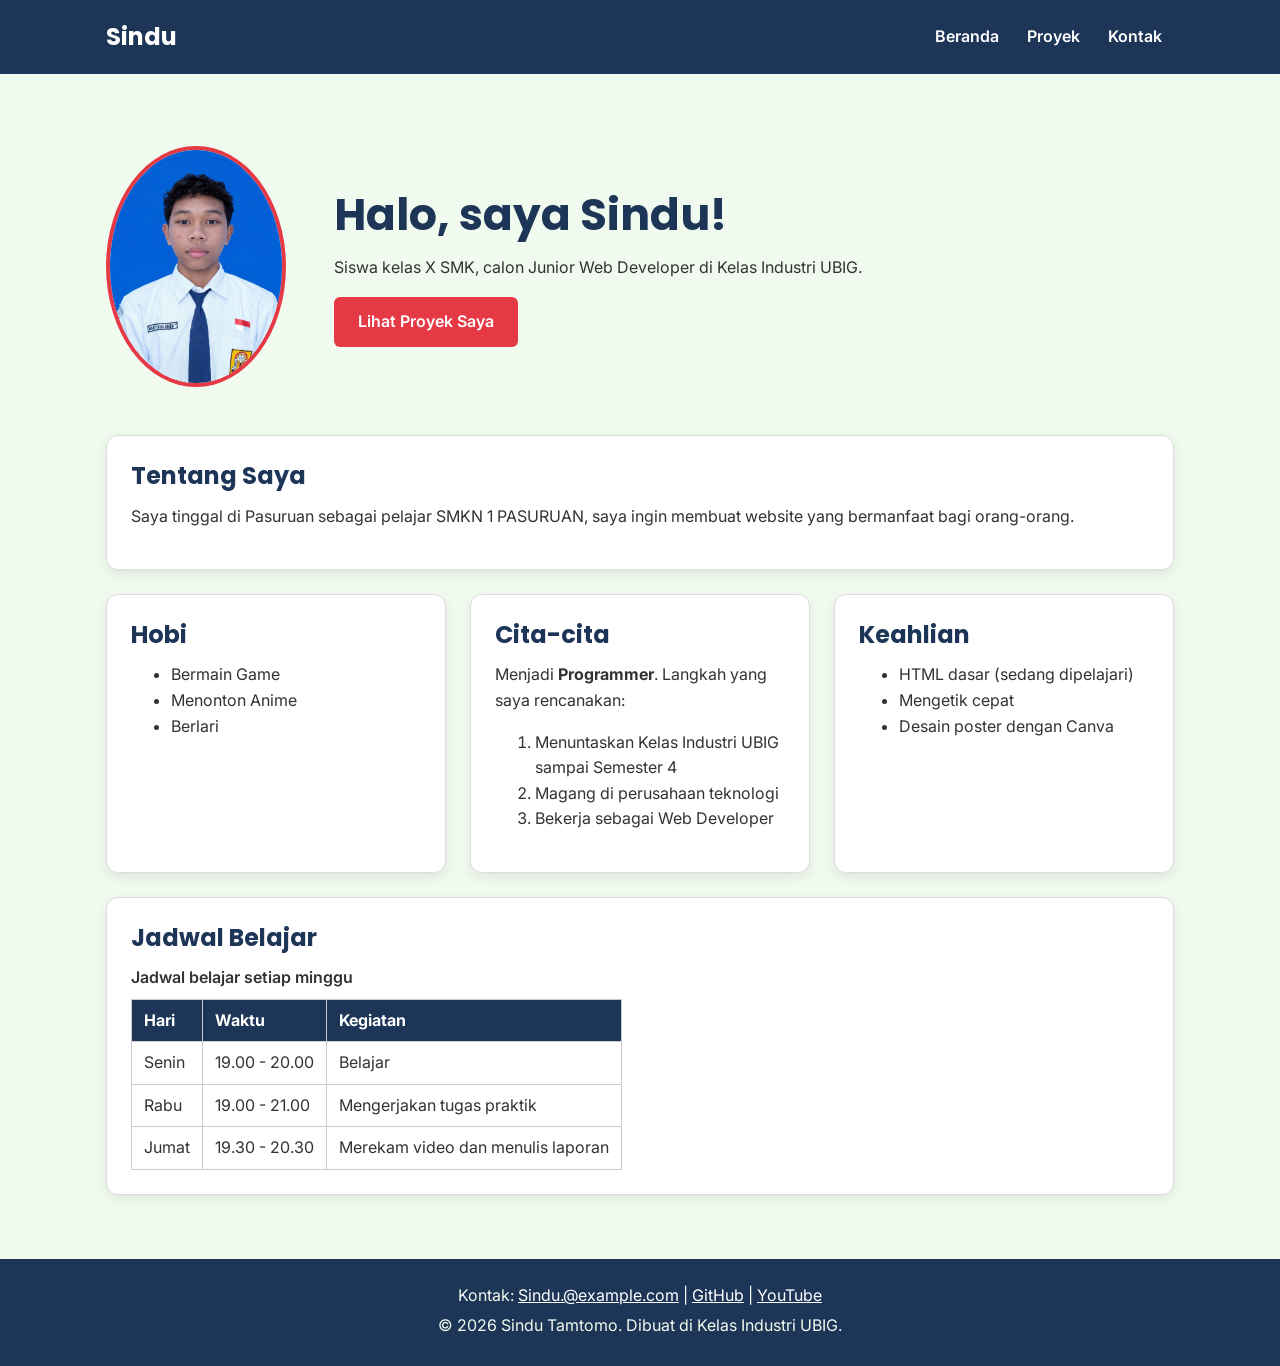
==== index.html @ 65925c04 "update portofolio" ====
<!DOCTYPE html>
<html lang="id">
<head>
  <meta charset="UTF-8">
  <meta name="viewport" content="width=device-width, initial-scale=1.0">
  <title>Sindu | Beranda</title>
  <link rel="preconnect" href="https://fonts.googleapis.com">
  <link rel="preconnect" href="https://fonts.gstatic.com" crossorigin>
  <link href="https://fonts.googleapis.com/css2?family=Inter:wght@400;600&family=Poppins:wght@600;700&display=swap" rel="stylesheet">
  <link rel="stylesheet" href="css/style.css">
</head>
<body>
  <header>
    <div class="container navbar">
      <h1>Sindu</h1>
      <nav class="menu-laptop">
        <ul>
          <li><a href="index.html">Beranda</a></li>
          <li><a href="proyek.html">Proyek</a></li>
          <li><a href="kontak.html">Kontak</a></li>
        </ul>
      </nav>
      <!-- Tantangan: menu ponsel yang bisa dibuka-tutup -->
      <details class="menu-ponsel">
        <summary>Menu</summary>
        <nav>
          <ul>
            <li><a href="index.html">Beranda</a></li>
            <li><a href="proyek.html">Proyek</a></li>
            <li><a href="kontak.html">Kontak</a></li>
          </ul>
        </nav>
      </details>
    </div>
  </header>

  <main>
    <div class="container">
      <section class="hero">
        <img src="sindu.jpeg" alt="Foto profil Sindu Pratama" width="180">
        <div>
          <h2>Halo, saya Sindu!</h2>
          <p>Siswa kelas X SMK, calon Junior Web Developer di Kelas Industri UBIG.</p>
          <a href="proyek.html" class="tombol">Lihat Proyek Saya</a>
        </div>
      </section>

      <section class="kartu">
        <h2>Tentang Saya</h2>
        <p>Saya tinggal di Pasuruan sebagai pelajar SMKN 1 PASURUAN, saya ingin membuat website yang bermanfaat bagi orang-orang.</p>
      </section>

      <div class="daftar-kartu">
        <section class="kartu">
          <h2>Hobi</h2>
          <ul>
            <li>Bermain Game</li>
            <li>Menonton Anime</li>
            <li>Berlari</li>
          </ul>
        </section>

        <section class="kartu">
          <h2>Cita-cita</h2>
          <p>Menjadi <strong>Programmer</strong>. Langkah yang saya rencanakan:</p>
          <ol>
            <li>Menuntaskan Kelas Industri UBIG sampai Semester 4</li>
            <li>Magang di perusahaan teknologi</li>
            <li>Bekerja sebagai Web Developer</li>
          </ol>
        </section>

        <section class="kartu">
          <h2>Keahlian</h2>
          <ul>
            <li>HTML dasar (sedang dipelajari)</li>
            <li>Mengetik cepat</li>
            <li>Desain poster dengan Canva</li>
          </ul>
        </section>
      </div>

      <section class="kartu">
        <h2>Jadwal Belajar</h2>
        <table>
          <caption>Jadwal belajar setiap minggu</caption>
          <thead>
            <tr>
              <th>Hari</th>
              <th>Waktu</th>
              <th>Kegiatan</th>
            </tr>
          </thead>
          <tbody>
            <tr>
              <td>Senin</td>
              <td>19.00 - 20.00</td>
              <td>Belajar</td>
            </tr>
            <tr>
              <td>Rabu</td>
              <td>19.00 - 21.00</td>
              <td>Mengerjakan tugas praktik</td>
            </tr>
            <tr>
              <td>Jumat</td>
              <td>19.30 - 20.30</td>
              <td>Merekam video dan menulis laporan</td>
            </tr>
          </tbody>
        </table>
      </section>
    </div>
  </main>

  <footer>
    <p>Kontak: <a href="mailto:Sindu.@example.com">Sindu.@example.com</a> |
      <a href="https://github.com/" target="_blank">GitHub</a> |
      <a href="https://www.youtube.com/" target="_blank">YouTube</a></p>
    <p>&copy; 2026 Sindu Tamtomo. Dibuat di Kelas Industri UBIG.</p>
  </footer>
</body>
</html>
---- css/style.css ----
/* Gaya portofolio Andi Pratama
   Palet: #1D3557 (utama), #E63946 (aksen), #F1FAEE (latar)
   Huruf: Poppins (judul), Inter (isi)
   Tata letak: mobile first, titik ubah 768px (tablet) dan 1024px (laptop) */

/* 1. Reset */
* {
  box-sizing: border-box;
  margin: 0;
}

img {
  max-width: 100%;
  height: auto;
}

/* 2. Dasar halaman: warna dan huruf */
body {
  font-family: "Inter", Arial, sans-serif;
  font-size: 1rem;
  line-height: 1.6;
  color: #333333;
  background-color: #F1FAEE;
}

h1, h2, h3 {
  font-family: "Poppins", Arial, sans-serif;
  color: #1D3557;
  line-height: 1.3;
}

h2 {
  margin-bottom: 0.75rem;
}

p, ul, ol {
  margin-bottom: 1rem;
}

a {
  color: #E63946;
}

/* 3. Wadah, header, dan menu */
.container {
  max-width: 1100px;
  margin: 0 auto;
  padding: 0 1rem;
}

header {
  background-color: #1D3557;
  color: #FFFFFF;
  padding: 1rem 0;
}

header h1 {
  color: #FFFFFF;
  font-size: 1.5rem;
}

.navbar {
  display: flex;
  flex-wrap: wrap;
  justify-content: space-between;
  align-items: center;
  gap: 0.5rem;
}

nav ul {
  display: flex;
  gap: 0.25rem;
  padding: 0;
  margin: 0;
  list-style: none;
}

nav a {
  display: inline-block;
  padding: 0.5rem 0.75rem;
  border-radius: 6px;
  color: #FFFFFF;
  font-weight: 600;
  text-decoration: none;
}

/* Tantangan: menu ponsel buka-tutup dengan details */
.menu-laptop {
  display: none;
}

.menu-ponsel summary {
  padding: 0.5rem 0.75rem;
  border: 1px solid #FFFFFF;
  border-radius: 6px;
  font-weight: 600;
  cursor: pointer;
}

.menu-ponsel ul {
  flex-direction: column;
  margin-top: 0.5rem;
}

/* 4. Isi utama, hero, dan kartu */
main {
  padding: 1.5rem 0;
}

.hero {
  display: flex;
  flex-direction: column;
  align-items: center;
  gap: 1.5rem;
  padding: 1rem 0 2rem;
  text-align: center;
}

.hero img {
  border: 4px solid #E63946;
  border-radius: 50%;
}

.hero h2 {
  font-size: 2rem;
}

.tombol {
  display: inline-block;
  padding: 0.75rem 1.5rem;
  border-radius: 6px;
  background-color: #E63946;
  color: #FFFFFF;
  font-weight: 600;
  text-decoration: none;
}

.kartu {
  background-color: #FFFFFF;
  padding: 1rem;
  margin-bottom: 1.5rem;
  border: 1px solid #DDDDDD;
  border-radius: 12px;
  box-shadow: 0 4px 12px rgba(0, 0, 0, 0.08);
}

.daftar-kartu {
  display: flex;
  flex-wrap: wrap;
  gap: 1.5rem;
  margin-bottom: 1.5rem;
}

.daftar-kartu .kartu {
  flex: 1 1 280px;
  margin-bottom: 0;
}

article img {
  border-radius: 8px;
  border: 1px solid #DDDDDD;
}

/* 5. Tabel */
table {
  border-collapse: collapse;
}

caption {
  font-weight: 600;
  text-align: left;
  margin-bottom: 0.5rem;
}

th, td {
  border: 1px solid #CCCCCC;
  padding: 0.5rem 0.75rem;
  text-align: left;
}

th {
  background-color: #1D3557;
  color: #FFFFFF;
}

/* 6. Form */
label {
  font-weight: 600;
}

input, select, textarea {
  width: 100%;
  max-width: 22rem;
  padding: 0.6rem;
  margin-top: 0.25rem;
  border: 1px solid #CCCCCC;
  border-radius: 6px;
  font-family: inherit;
  font-size: 1rem;
}

button {
  padding: 0.75rem 1.5rem;
  border: none;
  border-radius: 6px;
  background-color: #E63946;
  color: #FFFFFF;
  font-family: inherit;
  font-size: 1rem;
  font-weight: 600;
  cursor: pointer;
}

/* 7. Footer */
footer {
  background-color: #1D3557;
  color: #F1FAEE;
  text-align: center;
  padding: 1.5rem;
}

footer p {
  margin-bottom: 0.25rem;
}

footer a {
  color: #FFFFFF;
}

/* 8. Tablet: lebar layar 768px ke atas */
@media (min-width: 768px) {
  .menu-laptop {
    display: block;
  }

  .menu-ponsel {
    display: none;
  }

  .hero {
    flex-direction: row;
    padding: 2rem 0 3rem;
    text-align: left;
  }

  .kartu {
    padding: 1.5rem;
  }
}

/* 9. Laptop: lebar layar 1024px ke atas */
@media (min-width: 1024px) {
  main {
    padding: 2.5rem 0;
  }

  .hero {
    gap: 3rem;
  }

  .hero h2 {
    font-size: 2.75rem;
  }
}
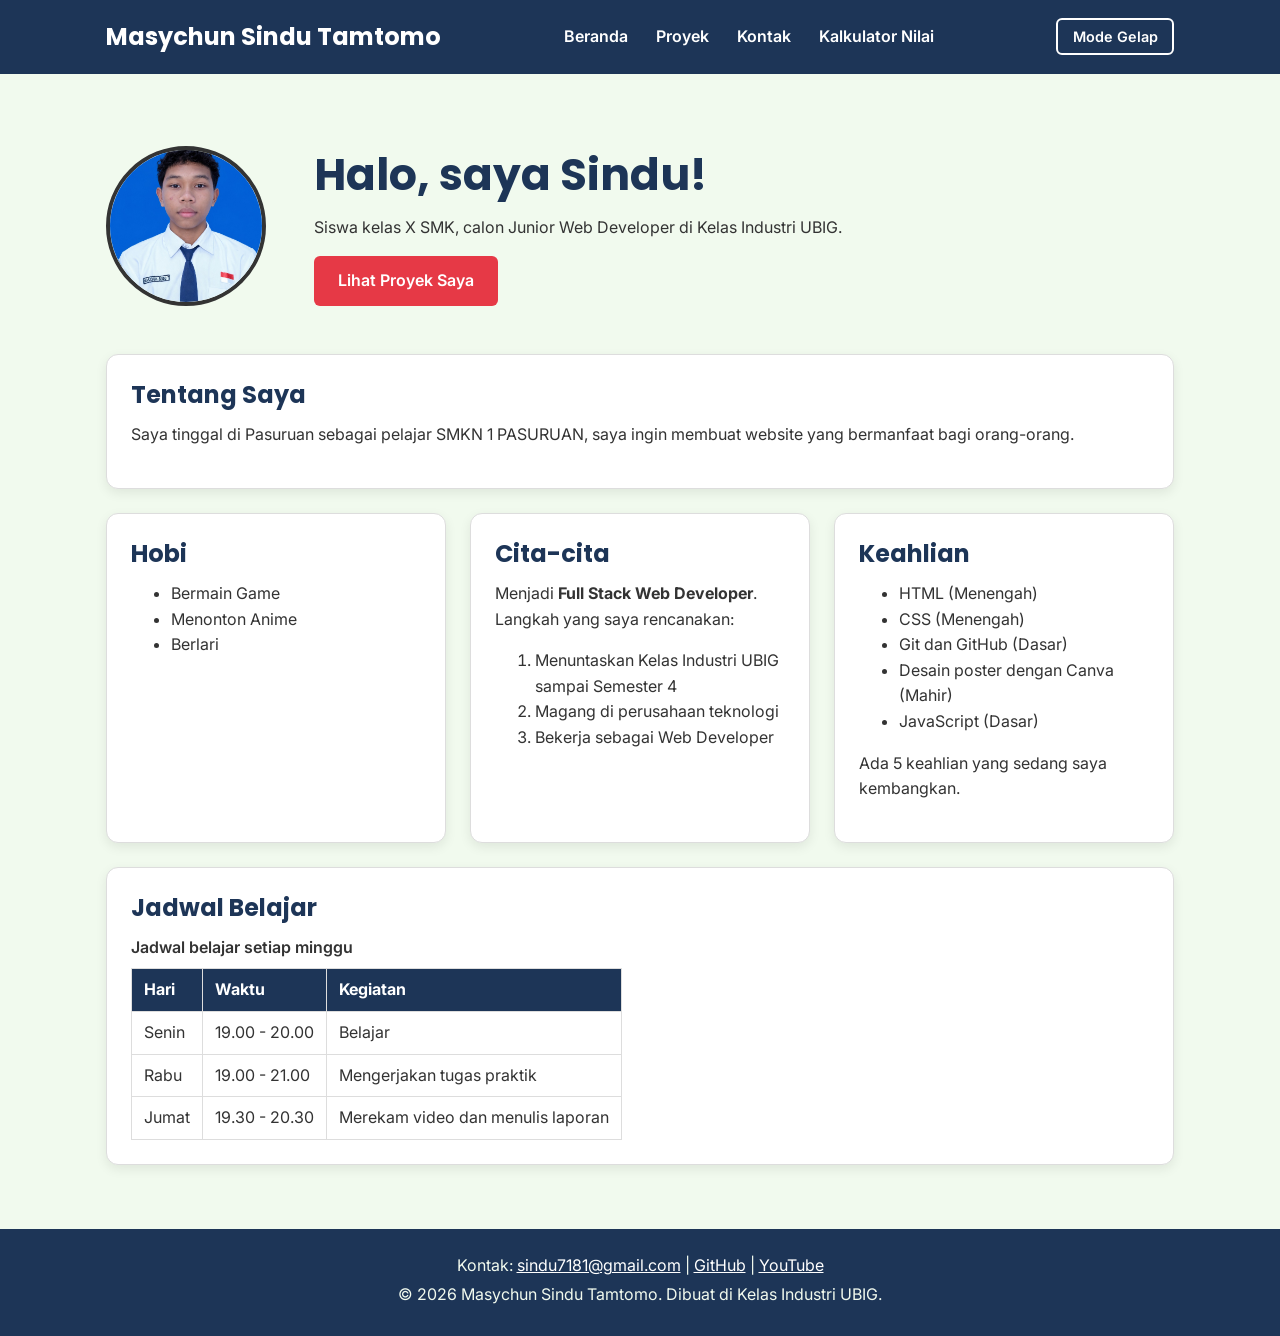
==== commit 8490a85c: "Initial portfolio" ====
--- a/index.html
+++ b/index.html
@@ -1,123 +1,162 @@
-<!DOCTYPE html>
+<!doctype html>
 <html lang="id">
-<head>
-  <meta charset="UTF-8">
-  <meta name="viewport" content="width=device-width, initial-scale=1.0">
-  <title>Sindu | Beranda</title>
-  <link rel="preconnect" href="https://fonts.googleapis.com">
-  <link rel="preconnect" href="https://fonts.gstatic.com" crossorigin>
-  <link href="https://fonts.googleapis.com/css2?family=Inter:wght@400;600&family=Poppins:wght@600;700&display=swap" rel="stylesheet">
-  <link rel="stylesheet" href="css/style.css">
-</head>
-<body>
-  <header>
-    <div class="container navbar">
-      <h1>Sindu</h1>
-      <nav class="menu-laptop">
-        <ul>
-          <li><a href="index.html">Beranda</a></li>
-          <li><a href="proyek.html">Proyek</a></li>
-          <li><a href="kontak.html">Kontak</a></li>
-        </ul>
-      </nav>
-      <!-- Tantangan: menu ponsel yang bisa dibuka-tutup -->
-      <details class="menu-ponsel">
-        <summary>Menu</summary>
-        <nav>
+  <head>
+    <meta charset="UTF-8" />
+    <meta name="viewport" content="width=device-width, initial-scale=1.0" />
+    <title>Masychun Sindu Tamtomo | Beranda</title>
+    <link rel="icon" href="img/foto-profil.png" />
+    <link rel="preconnect" href="https://fonts.googleapis.com" />
+    <link rel="preconnect" href="https://fonts.gstatic.com" crossorigin />
+    <link
+      href="https://fonts.googleapis.com/css2?family=Inter:wght@400;600&family=Poppins:wght@600;700&display=swap"
+      rel="stylesheet"
+    />
+    <link rel="stylesheet" href="css/style.css" />
+  </head>
+  <body>
+    <header>
+      <div class="container navbar">
+        <h1>Masychun Sindu Tamtomo</h1>
+        <nav class="menu-laptop">
           <ul>
             <li><a href="index.html">Beranda</a></li>
             <li><a href="proyek.html">Proyek</a></li>
             <li><a href="kontak.html">Kontak</a></li>
+            <li><a href="kalkulator.html">Kalkulator Nilai</a></li>
           </ul>
         </nav>
-      </details>
-    </div>
-  </header>
 
-  <main>
-    <div class="container">
-      <section class="hero">
-        <img src="sindu.jpeg" alt="Foto profil Sindu Pratama" width="180">
-        <div>
-          <h2>Halo, saya Sindu!</h2>
-          <p>Siswa kelas X SMK, calon Junior Web Developer di Kelas Industri UBIG.</p>
-          <a href="proyek.html" class="tombol">Lihat Proyek Saya</a>
-        </div>
-      </section>
+        <button type="button" id="tombol-tema" class="tombol-tema">
+          Mode Gelap
+        </button>
+        <details class="menu-ponsel">
+          <summary>Menu</summary>
+          <nav>
+            <ul>
+              <li><a href="index.html">Beranda</a></li>
+              <li><a href="proyek.html">Proyek</a></li>
+              <li><a href="kontak.html">Kontak</a></li>
+              <li><a href="kalkulator.html">Kalkulator Nilai</a></li>
+            </ul>
+          </nav>
+        </details>
+      </div>
+    </header>
 
-      <section class="kartu">
-        <h2>Tentang Saya</h2>
-        <p>Saya tinggal di Pasuruan sebagai pelajar SMKN 1 PASURUAN, saya ingin membuat website yang bermanfaat bagi orang-orang.</p>
-      </section>
-
-      <div class="daftar-kartu">
-        <section class="kartu">
-          <h2>Hobi</h2>
-          <ul>
-            <li>Bermain Game</li>
-            <li>Menonton Anime</li>
-            <li>Berlari</li>
-          </ul>
+    <main>
+      <div class="container">
+        <section class="hero">
+          <img
+            src="img/foto-profil.png"
+            alt="Foto profil Masychun Sindu Tamtomo"
+            width="180"
+          />
+          <div>
+            <h2>Halo, saya Sindu!</h2>
+            <p>
+              Siswa kelas X SMK, calon Junior Web Developer di Kelas Industri
+              UBIG.
+            </p>
+            <a href="proyek.html" class="tombol">Lihat Proyek Saya</a>
+          </div>
         </section>
 
         <section class="kartu">
-          <h2>Cita-cita</h2>
-          <p>Menjadi <strong>Programmer</strong>. Langkah yang saya rencanakan:</p>
-          <ol>
-            <li>Menuntaskan Kelas Industri UBIG sampai Semester 4</li>
-            <li>Magang di perusahaan teknologi</li>
-            <li>Bekerja sebagai Web Developer</li>
-          </ol>
+          <h2>Tentang Saya</h2>
+          <p>
+            Saya tinggal di Pasuruan sebagai pelajar SMKN 1 PASURUAN, saya ingin
+            membuat website yang bermanfaat bagi orang-orang.
+          </p>
         </section>
 
+        <div class="daftar-kartu">
+          <section class="kartu">
+            <h2>Hobi</h2>
+            <ul>
+              <li>Bermain Game</li>
+              <li>Menonton Anime</li>
+              <li>Berlari</li>
+            </ul>
+          </section>
+
+          <section class="kartu">
+            <h2>Cita-cita</h2>
+            <p>
+              Menjadi <strong>Full Stack Web Developer</strong>. Langkah yang
+              saya rencanakan:
+            </p>
+            <ol>
+              <li>Menuntaskan Kelas Industri UBIG sampai Semester 4</li>
+              <li>Magang di perusahaan teknologi</li>
+              <li>Bekerja sebagai Web Developer</li>
+            </ol>
+          </section>
+
+          <section class="kartu">
+            <h2>Keahlian</h2>
+            <ul id="daftar-skill"></ul>
+            <p id="jumlah-skill"></p>
+          </section>
+        </div>
+
         <section class="kartu">
-          <h2>Keahlian</h2>
-          <ul>
-            <li>HTML dasar (sedang dipelajari)</li>
-            <li>Mengetik cepat</li>
-            <li>Desain poster dengan Canva</li>
-          </ul>
+          <h2>Jadwal Belajar</h2>
+          <table>
+            <caption>
+              Jadwal belajar setiap minggu
+            </caption>
+            <thead>
+              <tr>
+                <th>Hari</th>
+                <th>Waktu</th>
+                <th>Kegiatan</th>
+              </tr>
+            </thead>
+            <tbody>
+              <tr>
+                <td>Senin</td>
+                <td>19.00 - 20.00</td>
+                <td>Belajar</td>
+              </tr>
+              <tr>
+                <td>Rabu</td>
+                <td>19.00 - 21.00</td>
+                <td>Mengerjakan tugas praktik</td>
+              </tr>
+              <tr>
+                <td>Jumat</td>
+                <td>19.30 - 20.30</td>
+                <td>Merekam video dan menulis laporan</td>
+              </tr>
+            </tbody>
+          </table>
         </section>
       </div>
+    </main>
 
-      <section class="kartu">
-        <h2>Jadwal Belajar</h2>
-        <table>
-          <caption>Jadwal belajar setiap minggu</caption>
-          <thead>
-            <tr>
-              <th>Hari</th>
-              <th>Waktu</th>
-              <th>Kegiatan</th>
-            </tr>
-          </thead>
-          <tbody>
-            <tr>
-              <td>Senin</td>
-              <td>19.00 - 20.00</td>
-              <td>Belajar</td>
-            </tr>
-            <tr>
-              <td>Rabu</td>
-              <td>19.00 - 21.00</td>
-              <td>Mengerjakan tugas praktik</td>
-            </tr>
-            <tr>
-              <td>Jumat</td>
-              <td>19.30 - 20.30</td>
-              <td>Merekam video dan menulis laporan</td>
-            </tr>
-          </tbody>
-        </table>
-      </section>
-    </div>
-  </main>
-
-  <footer>
-    <p>Kontak: <a href="mailto:Sindu.@example.com">Sindu.@example.com</a> |
-      <a href="https://github.com/" target="_blank">GitHub</a> |
-      <a href="https://www.youtube.com/" target="_blank">YouTube</a></p>
-    <p>&copy; 2026 Sindu Tamtomo. Dibuat di Kelas Industri UBIG.</p>
-  </footer>
-</body>
+    <footer>
+      <p>
+        Kontak:
+        <a
+          href="https://mail.google.com/mail/?view=cm&fs=1&to=sindu7181@gmail.com"
+          target="_blank"
+          >sindu7181@gmail.com</a
+        >
+        |
+        <a
+          href="https://github.com/masychunsindu01/portofolio-sindu"
+          target="_blank"
+          >GitHub</a
+        >
+        |
+        <a
+          href="https://www.youtube.com/channel/UC3rPftlkmGB0_WsRd4itGmw"
+          target="_blank"
+          >YouTube</a
+        >
+      </p>
+      <p>&copy; 2026 Masychun Sindu Tamtomo. Dibuat di Kelas Industri UBIG.</p>
+    </footer>
+    <script src="js/main.js" defer></script>
+  </body>
 </html>
--- a/css/style.css
+++ b/css/style.css
@@ -1,4 +1,4 @@
-/* Gaya portofolio Andi Pratama
+/* Gaya portofolio Masychun Sindu Tamtomo
    Palet: #1D3557 (utama), #E63946 (aksen), #F1FAEE (latar)
    Huruf: Poppins (judul), Inter (isi)
    Tata letak: mobile first, titik ubah 768px (tablet) dan 1024px (laptop) */
@@ -15,17 +15,30 @@
 }
 
 /* 2. Dasar halaman: warna dan huruf */
+:root {
+  --warna-utama: #1d3557;
+  --warna-judul: #1d3557;
+  --warna-aksen: #e63946;
+  --warna-tautan: #e63946;
+  --warna-latar: #f1faee;
+  --warna-teks: #333333;
+  --warna-kartu: #ffffff;
+  --warna-garis: #dddddd;
+}
+
 body {
   font-family: "Inter", Arial, sans-serif;
   font-size: 1rem;
   line-height: 1.6;
-  color: #333333;
-  background-color: #F1FAEE;
-}
-
-h1, h2, h3 {
+  color: var(--warna-teks);
+  background-color: var(--warna-latar);
+}
+
+h1,
+h2,
+h3 {
   font-family: "Poppins", Arial, sans-serif;
-  color: #1D3557;
+  color: var(--warna-judul);
   line-height: 1.3;
 }
 
@@ -33,12 +46,14 @@
   margin-bottom: 0.75rem;
 }
 
-p, ul, ol {
+p,
+ul,
+ol {
   margin-bottom: 1rem;
 }
 
 a {
-  color: #E63946;
+  color: var(--warna-tautan);
 }
 
 /* 3. Wadah, header, dan menu */
@@ -49,13 +64,13 @@
 }
 
 header {
-  background-color: #1D3557;
-  color: #FFFFFF;
+  background-color: var(--warna-utama);
+  color: #ffffff;
   padding: 1rem 0;
 }
 
 header h1 {
-  color: #FFFFFF;
+  color: #ffffff;
   font-size: 1.5rem;
 }
 
@@ -79,7 +94,7 @@
   display: inline-block;
   padding: 0.5rem 0.75rem;
   border-radius: 6px;
-  color: #FFFFFF;
+  color: #ffffff;
   font-weight: 600;
   text-decoration: none;
 }
@@ -91,7 +106,7 @@
 
 .menu-ponsel summary {
   padding: 0.5rem 0.75rem;
-  border: 1px solid #FFFFFF;
+  border: 1px solid #ffffff;
   border-radius: 6px;
   font-weight: 600;
   cursor: pointer;
@@ -117,8 +132,11 @@
 }
 
 .hero img {
-  border: 4px solid #E63946;
+  width: 160px;
+  height: 160px;
+  object-fit: cover;
   border-radius: 50%;
+  border: 4px solid #333333;
 }
 
 .hero h2 {
@@ -129,17 +147,17 @@
   display: inline-block;
   padding: 0.75rem 1.5rem;
   border-radius: 6px;
-  background-color: #E63946;
-  color: #FFFFFF;
+  background-color: var(--warna-aksen);
+  color: #ffffff;
   font-weight: 600;
   text-decoration: none;
 }
 
 .kartu {
-  background-color: #FFFFFF;
+  background-color: var(--warna-kartu);
   padding: 1rem;
   margin-bottom: 1.5rem;
-  border: 1px solid #DDDDDD;
+  border: 1px solid var(--warna-garis);
   border-radius: 12px;
   box-shadow: 0 4px 12px rgba(0, 0, 0, 0.08);
 }
@@ -158,7 +176,7 @@
 
 article img {
   border-radius: 8px;
-  border: 1px solid #DDDDDD;
+  border: 1px solid var(--warna-garis);
 }
 
 /* 5. Tabel */
@@ -172,15 +190,16 @@
   margin-bottom: 0.5rem;
 }
 
-th, td {
-  border: 1px solid #CCCCCC;
+th,
+td {
+  border: 1px solid var(--warna-garis);
   padding: 0.5rem 0.75rem;
   text-align: left;
 }
 
 th {
-  background-color: #1D3557;
-  color: #FFFFFF;
+  background-color: var(--warna-utama);
+  color: #ffffff;
 }
 
 /* 6. Form */
@@ -188,33 +207,41 @@
   font-weight: 600;
 }
 
-input, select, textarea {
+input,
+select,
+textarea {
   width: 100%;
   max-width: 22rem;
   padding: 0.6rem;
   margin-top: 0.25rem;
-  border: 1px solid #CCCCCC;
+  border: 1px solid var(--warna-garis);
   border-radius: 6px;
   font-family: inherit;
   font-size: 1rem;
+  background-color: var(--warna-kartu);
+  color: var(--warna-teks);
 }
 
 button {
   padding: 0.75rem 1.5rem;
   border: none;
   border-radius: 6px;
-  background-color: #E63946;
-  color: #FFFFFF;
+  background-color: var(--warna-aksen);
+  color: #ffffff;
   font-family: inherit;
   font-size: 1rem;
   font-weight: 600;
   cursor: pointer;
 }
 
+.keterangan {
+  font-size: 0.875rem;
+}
+
 /* 7. Footer */
 footer {
-  background-color: #1D3557;
-  color: #F1FAEE;
+  background-color: var(--warna-utama);
+  color: #f1faee;
   text-align: center;
   padding: 1.5rem;
 }
@@ -224,7 +251,7 @@
 }
 
 footer a {
-  color: #FFFFFF;
+  color: #ffffff;
 }
 
 /* 8. Tablet: lebar layar 768px ke atas */
@@ -262,3 +289,67 @@
     font-size: 2.75rem;
   }
 }
+
+/* 10. Tombol tema, filter, dan label kategori */
+.tombol-tema {
+  padding: 0.5rem 0.9rem;
+  border: 2px solid #ffffff;
+  background-color: transparent;
+  font-size: 0.9rem;
+}
+.filter,
+.filter-proyek {
+  display: flex;
+  flex-wrap: wrap;
+  gap: 0.5rem;
+  margin-bottom: 1rem;
+}
+.tombol-filter {
+  padding: 0.5rem 1rem;
+  border: 2px solid var(--warna-garis);
+  background-color: var(--warna-kartu);
+  color: var(--warna-judul);
+}
+.tombol-filter.aktif {
+  background-color: var(--warna-aksen);
+  border-color: var(--warna-aksen);
+  color: #ffffff;
+}
+
+.label {
+  display: inline-block;
+  padding: 0.1rem 0.6rem;
+  margin-bottom: 0.5rem;
+  border-radius: 999px;
+  background-color: var(--warna-latar);
+  color: var(--warna-judul);
+  font-size: 0.85rem;
+  font-weight: 600;
+}
+
+/* 11. Tema gelap: isi variabel diganti saat body memiliki class gelap */
+body.gelap {
+  --warna-utama: #0b1526;
+  --warna-judul: #a8dadc;
+  --warna-tautan: #ff8a8a;
+  --warna-latar: #121a24;
+  --warna-teks: #e3e8ee;
+  --warna-kartu: #1c2836;
+  --warna-garis: #34465a;
+}
+body.gelap .tombol-filter.aktif {
+  background-color: #ff8a8a;
+  border-color: #ff8a8a;
+  color: #0b1526;
+}
+
+#hasil {
+  background-color: var(--warna-kartu);
+  color: var(--warna-teks);
+  border: 1px solid var(--warna-garis);
+}
+
+body.gelap #hasil {
+  background-color: var(--warna-kartu);
+  color: var(--warna-teks);
+}
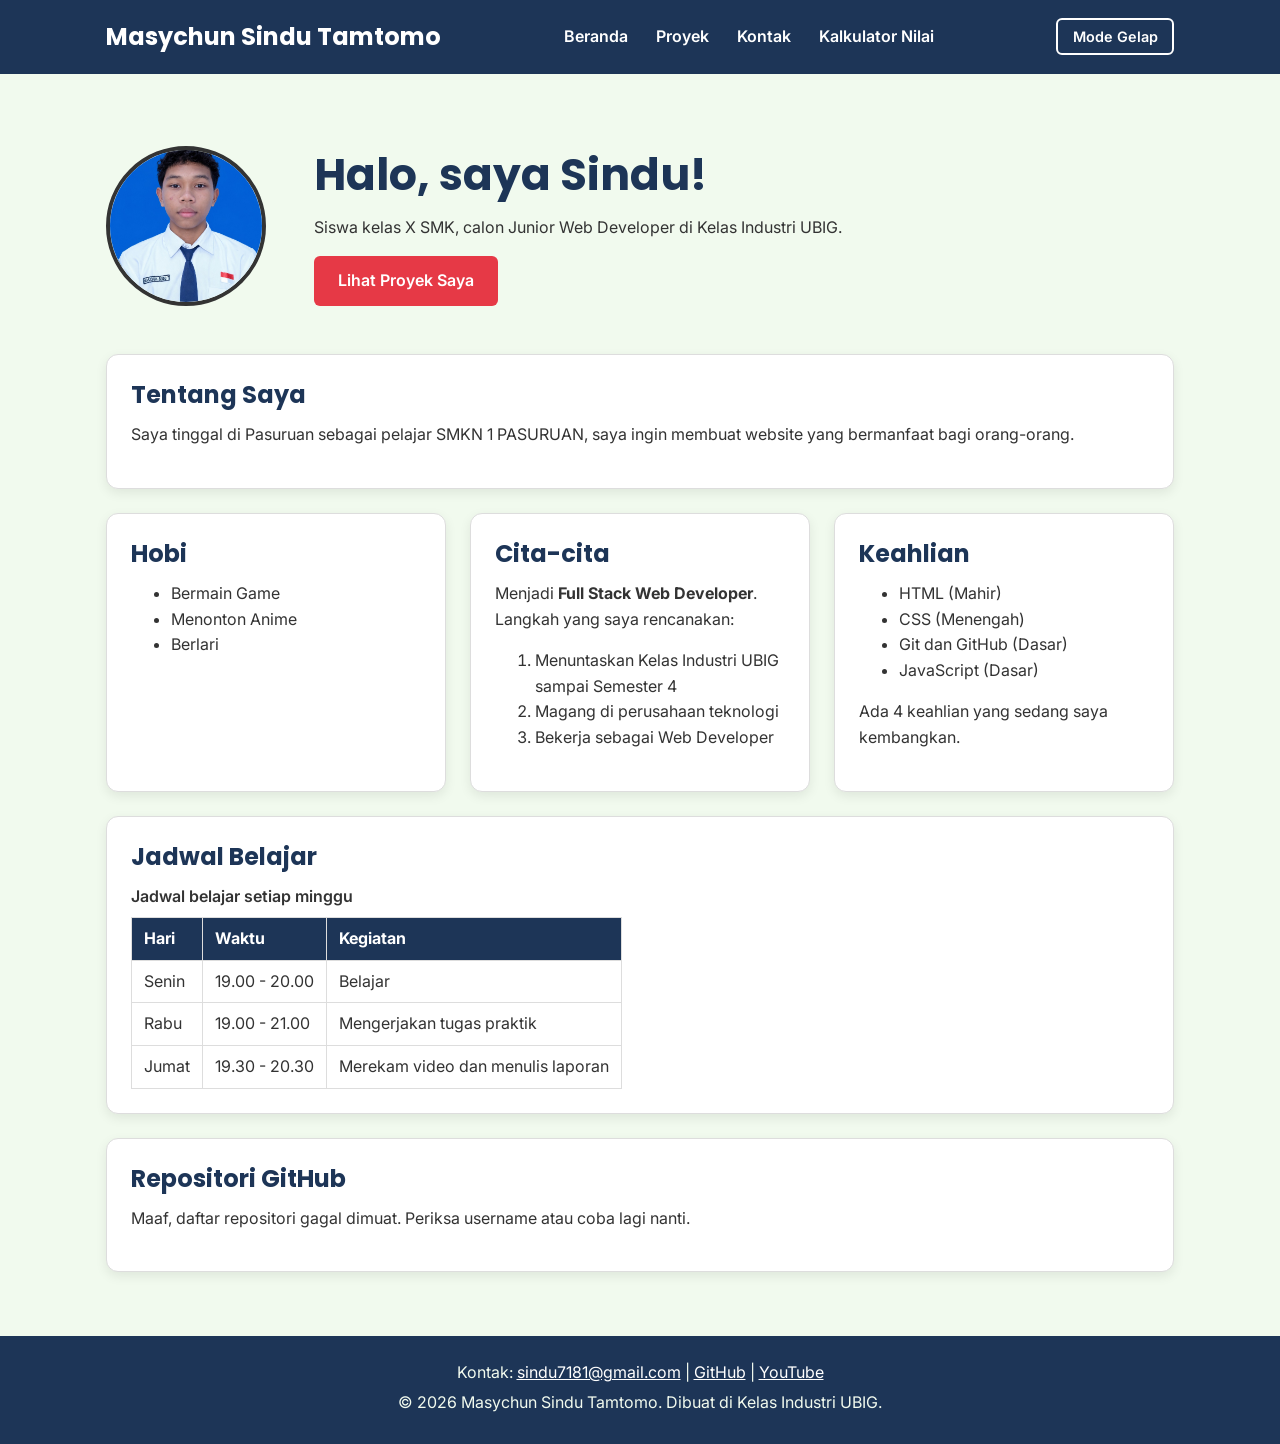
==== commit 0fc9fe1a: "update json" ====
--- a/index.html
+++ b/index.html
@@ -130,6 +130,17 @@
               </tr>
             </tbody>
           </table>
+                  </section>
+
+        <!-- Repositori GitHub -->
+        <section class="kartu">
+          <h2>Repositori GitHub</h2>
+          <p id="status-repo">Memuat repositori...</p>
+          <ul id="daftar-repo"></ul>
+        </section>
+
+      </div>
+    </main>
         </section>
       </div>
     </main>
